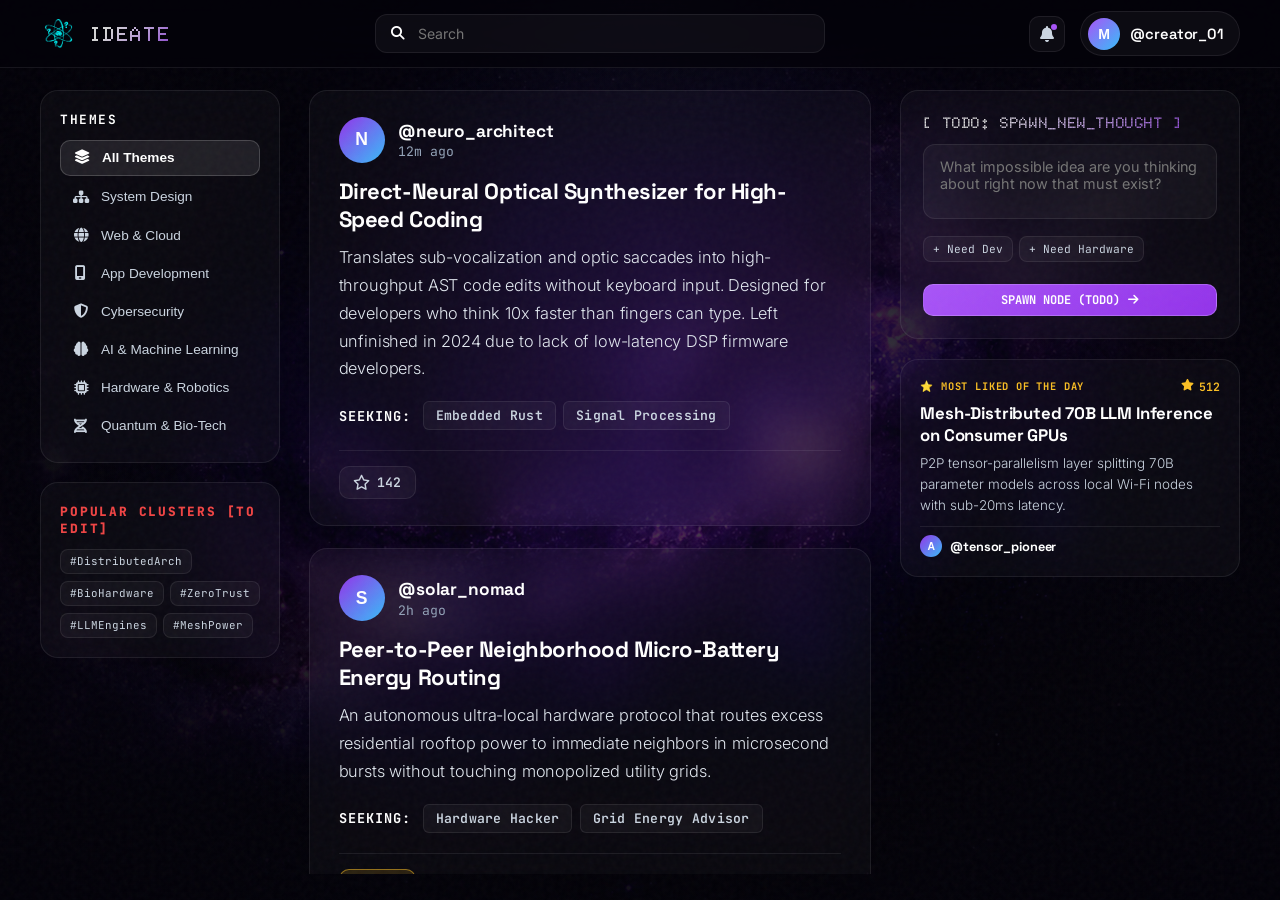
==== html/home.html @ 7266cfac "Initial release: Ideate - The Neural Innovation & Thought Collaboration Platform" ====
<!DOCTYPE html>
<html lang="en">
<head>
	<meta charset="UTF-8">
	<meta name="viewport" content="width=device-width, initial-scale=1.0, maximum-scale=1.0, user-scalable=no">
	<title>IDEATE // NEURAL THOUGHT STREAM</title>
	<link rel="shortcut icon" href="../assets/img/logo.png" type="image/x-icon">

	<!-- Google Fonts: Doto, JetBrains Mono, Outfit, Plus Jakarta Sans, Space Grotesk, Syne -->
	<link rel="preconnect" href="https://fonts.googleapis.com">
	<link rel="preconnect" href="https://fonts.gstatic.com" crossorigin>
	<link href="https://fonts.googleapis.com/css2?family=Doto:wght@100..900&family=Inter:wght@300;400;500;600;700&family=JetBrains+Mono:wght@300;400;500;600&family=Space+Grotesk:wght@400;500;600;700&display=swap" rel="stylesheet">

	<!-- Font Awesome Icons -->
	<link rel='stylesheet' href='https://cdnjs.cloudflare.com/ajax/libs/font-awesome/6.4.0/css/all.min.css'>
	<link rel="stylesheet" href="../css/theme.css">
	<link rel="stylesheet" href="../css/style.css">
	<link rel="stylesheet" href="../css/app_home.css">
</head>
<body>
	<!-- Cinematic Page Transition Curtain -->
	<div class="page-transition-curtain" id="pageTransitionCurtain"></div>

	<!-- Analog film grain texture & lens vignette -->
	<div class="noise-overlay"></div>
	<div class="cinematic-vignette"></div>

	<!-- Cosmic Nebula Background Layer matching Main Hero Screen -->
	<div class="app-cosmic-bg">
		<img src="../assets/img/background.png" alt="Cosmic Nebula Void" class="app-nebula-plane" draggable="false" />
		<div class="app-cyber-grid"></div>
		<div class="app-radial-shadow"></div>
		<div class="app-core-glow"></div>
	</div>

	<!-- Top Application Navigation Bar -->
	<header class="app-nav-bar">
		<a href="../html/home.html" class="app-brand">
			<img src="../assets/img/logo.png" alt="Ideate Logo" class="app-logo" />
			<span class="app-brand-title">IDEATE</span>
		</a>

		<!-- Clean Search Bar -->
		<div class="app-search-wrap">
			<i class="fas fa-search search-ico"></i>
			<input type="text" class="app-search-input" placeholder="Search" />
		</div>

		<!-- Notifications & Profile -->
		<div class="app-nav-actions">
			<a href="#" class="nav-icon-btn" title="Notifications">
				<i class="fas fa-bell"></i>
				<span class="icon-badge-dot"></span>
			</a>
			<a href="profile.html" class="user-profile-pill" title="View Profile">
				<div class="user-avatar-hex">M</div>
				<span class="user-handle">@creator_01</span>
			</a>
		</div>
	</header>

	<!-- Main 3-Column Cyber Layout -->
	<main class="app-layout-container">
		
		<!-- Left Sidebar: Formal Themes & Popular Clusters -->
		<aside class="app-sidebar">
			<div class="sidebar-glass-panel">
				<div class="sidebar-title">THEMES</div>
				<ul class="sidebar-nav-list" id="themeNavList">
					<li>
						<a href="#" class="sidebar-nav-link active" data-theme="all">
							<i class="fas fa-layer-group"></i>
							<span>All Themes</span>
						</a>
					</li>
					<li>
						<a href="#" class="sidebar-nav-link" data-theme="system-design">
							<i class="fas fa-sitemap"></i>
							<span>System Design</span>
						</a>
					</li>
					<li>
						<a href="#" class="sidebar-nav-link" data-theme="web-cloud">
							<i class="fas fa-globe"></i>
							<span>Web & Cloud</span>
						</a>
					</li>
					<li>
						<a href="#" class="sidebar-nav-link" data-theme="mobile-apps">
							<i class="fas fa-mobile-screen"></i>
							<span>App Development</span>
						</a>
					</li>
					<li>
						<a href="#" class="sidebar-nav-link" data-theme="cybersecurity">
							<i class="fas fa-shield-halved"></i>
							<span>Cybersecurity</span>
						</a>
					</li>
					<li>
						<a href="#" class="sidebar-nav-link" data-theme="ai-ml">
							<i class="fas fa-brain"></i>
							<span>AI & Machine Learning</span>
						</a>
					</li>
					<li>
						<a href="#" class="sidebar-nav-link" data-theme="hardware-robotics">
							<i class="fas fa-microchip"></i>
							<span>Hardware & Robotics</span>
						</a>
					</li>
					<li>
						<a href="#" class="sidebar-nav-link" data-theme="quantum-bio">
							<i class="fas fa-dna"></i>
							<span>Quantum & Bio-Tech</span>
						</a>
					</li>
				</ul>
			</div>

			<!-- Popular Clusters (To Edit) -->
			<div class="sidebar-glass-panel">
				<div class="sidebar-title" style="color: #ef4444; font-weight: 800; letter-spacing: 0.14em;">
					POPULAR CLUSTERS [TO EDIT]
				</div>
				<div class="cluster-tags-wrap">
					<a href="#" class="cluster-tag">#DistributedArch</a>
					<a href="#" class="cluster-tag">#BioHardware</a>
					<a href="#" class="cluster-tag">#ZeroTrust</a>
					<a href="#" class="cluster-tag">#LLMEngines</a>
					<a href="#" class="cluster-tag">#MeshPower</a>
				</div>
			</div>
		</aside>

		<!-- Center Column: Direct Instagram-Style Idea Post Stream -->
		<section class="app-feed-column" id="ideaFeedContainer">

			<!-- Feed Post 1: Neural Coding Synthesizer -->
			<article class="idea-card" data-theme="quantum-bio" 
				data-title="Direct-Neural Optical Synthesizer for High-Speed Coding"
				data-author="@neuro_architect"
				data-avatar="N"
				data-time="12m ago"
				data-desc="Translates sub-vocalization and optic saccades into high-throughput AST code edits without keyboard input. Designed for developers who think 10x faster than fingers can type. Left unfinished in 2024 due to lack of low-latency DSP firmware developers."
				data-seeking="Embedded Rust Developer, Signal Processing Specialist"
				data-tags="Rust, DSP Firmware, WebAssembly, Optical AST">
				
				<div class="idea-card-header">
					<div class="creator-meta">
						<div class="creator-avatar">N</div>
						<div class="creator-info">
							<span class="creator-name">@neuro_architect</span>
							<span class="idea-timestamp">12m ago</span>
						</div>
					</div>
				</div>

				<h2 class="idea-title">Direct-Neural Optical Synthesizer for High-Speed Coding</h2>
				<p class="idea-description">
					Translates sub-vocalization and optic saccades into high-throughput AST code edits without keyboard input. Designed for developers who think 10x faster than fingers can type. Left unfinished in 2024 due to lack of low-latency DSP firmware developers.
				</p>

				<div class="seeking-roles">
					<span class="seeking-label">Seeking:</span>
					<span class="role-pill">Embedded Rust</span>
					<span class="role-pill">Signal Processing</span>
				</div>

				<div class="idea-card-footer">
					<button class="star-action-btn" title="Star this project" type="button">
						<i class="far fa-star"></i>
						<span class="star-count">142</span>
					</button>
				</div>
			</article>

			<!-- Feed Post 2: Decentralized Solar Mesh -->
			<article class="idea-card" data-theme="hardware-robotics"
				data-title="Peer-to-Peer Neighborhood Micro-Battery Energy Routing"
				data-author="@solar_nomad"
				data-avatar="S"
				data-time="2h ago"
				data-desc="An autonomous ultra-local hardware protocol that routes excess residential rooftop power to immediate neighbors in microsecond bursts without touching monopolized utility grids."
				data-seeking="Smart Meter Hardware Hacker, Legal Grid Advisor"
				data-tags="Micro-Grids, Embedded C++, Energy Routing, ESP32">
				
				<div class="idea-card-header">
					<div class="creator-meta">
						<div class="creator-avatar">S</div>
						<div class="creator-info">
							<span class="creator-name">@solar_nomad</span>
							<span class="idea-timestamp">2h ago</span>
						</div>
					</div>
				</div>

				<h2 class="idea-title">Peer-to-Peer Neighborhood Micro-Battery Energy Routing</h2>
				<p class="idea-description">
					An autonomous ultra-local hardware protocol that routes excess residential rooftop power to immediate neighbors in microsecond bursts without touching monopolized utility grids.
				</p>

				<div class="seeking-roles">
					<span class="seeking-label">Seeking:</span>
					<span class="role-pill">Hardware Hacker</span>
					<span class="role-pill">Grid Energy Advisor</span>
				</div>

				<div class="idea-card-footer">
					<button class="star-action-btn active" title="Star this project" type="button">
						<i class="fas fa-star"></i>
						<span class="star-count">289</span>
					</button>
				</div>
			</article>

			<!-- Feed Post 3: Zero-Knowledge Real-Time Canvas -->
			<article class="idea-card" data-theme="cybersecurity"
				data-title="Zero-Knowledge Encrypted Real-Time Collaborative Canvas"
				data-author="@crypto_cipher"
				data-avatar="K"
				data-time="4h ago"
				data-desc="A peer-to-peer infinite canvas for whiteboard system design where nodes never share plain-text geometry or text with central relay servers. Powered by client-side zk-SNARK state verification."
				data-seeking="WebRTC Mesh Specialist, Cryptographic Engineer"
				data-tags="zk-SNARKs, WebRTC, P2P CRDTs, Rust WebAssembly">
				
				<div class="idea-card-header">
					<div class="creator-meta">
						<div class="creator-avatar">K</div>
						<div class="creator-info">
							<span class="creator-name">@crypto_cipher</span>
							<span class="idea-timestamp">4h ago</span>
						</div>
					</div>
				</div>

				<h2 class="idea-title">Zero-Knowledge Encrypted Real-Time Collaborative Canvas</h2>
				<p class="idea-description">
					A peer-to-peer infinite canvas for whiteboard system design where nodes never share plain-text geometry or text with central relay servers. Powered by client-side zk-SNARK state verification.
				</p>

				<div class="seeking-roles">
					<span class="seeking-label">Seeking:</span>
					<span class="role-pill">WebRTC Specialist</span>
					<span class="role-pill">Cryptographic Engineer</span>
				</div>

				<div class="idea-card-footer">
					<button class="star-action-btn" title="Star this project" type="button">
						<i class="far fa-star"></i>
						<span class="star-count">318</span>
					</button>
				</div>
			</article>

			<!-- Feed Post 4: Local Distributed LLM Engine -->
			<article class="idea-card" data-theme="ai-ml"
				data-title="Mesh-Distributed 70B LLM Inference on Consumer GPUs"
				data-author="@tensor_pioneer"
				data-avatar="A"
				data-time="6h ago"
				data-desc="P2P tensor-parallelism layer splitting 70B parameter models across local Wi-Fi nodes (Mac mini, gaming rig, laptops) with zero cloud dependencies and sub-20ms inter-token latency."
				data-seeking="CUDA/Metal Kernel Optimizer, Low-Latency Networking Engineer"
				data-tags="CUDA, Apple Metal, PyTorch P2P, Distributed Tensor">
				
				<div class="idea-card-header">
					<div class="creator-meta">
						<div class="creator-avatar">A</div>
						<div class="creator-info">
							<span class="creator-name">@tensor_pioneer</span>
							<span class="idea-timestamp">6h ago</span>
						</div>
					</div>
				</div>

				<h2 class="idea-title">Mesh-Distributed 70B LLM Inference on Consumer GPUs</h2>
				<p class="idea-description">
					P2P tensor-parallelism layer splitting 70B parameter models across local Wi-Fi nodes (Mac mini, gaming rig, laptops) with zero cloud dependencies and sub-20ms inter-token latency.
				</p>

				<div class="seeking-roles">
					<span class="seeking-label">Seeking:</span>
					<span class="role-pill">CUDA / Metal Optimizer</span>
					<span class="role-pill">Network Engineer</span>
				</div>

				<div class="idea-card-footer">
					<button class="star-action-btn" title="Star this project" type="button">
						<i class="far fa-star"></i>
						<span class="star-count">512</span>
					</button>
				</div>
			</article>

		</section>

		<!-- Right Column: Spawn New Thought (Shifted Here as TODO) & Spotlight -->
		<aside class="app-telemetry-column">
			
			<!-- Fast Ideation Spawner (Shifted to Right & Marked as TODO) -->
			<div class="ideation-spawner-card" id="spawn">
				<div class="spawner-header">
					<span class="spawner-title">[ TODO: SPAWN_NEW_THOUGHT ]</span>
				</div>
				<div class="spawner-input-wrap">
					<textarea id="spawnerTextarea" placeholder="What impossible idea are you thinking about right now that must exist?"></textarea>
				</div>
				<div class="spawner-actions">
					<div class="spawner-tag-shortcuts">
						<button class="tag-btn-chip">+ Need Dev</button>
						<button class="tag-btn-chip">+ Need Hardware</button>
					</div>
					<button class="collaborate-btn" style="width: 100%; justify-content: center; margin-top: 0.6rem;">
						<span>SPAWN NODE (TODO)</span>
						<i class="fas fa-arrow-right"></i>
					</button>
				</div>
			</div>

			<!-- Most Liked of the Day Spotlight -->
			<div class="telemetry-card spotlight-card"
				data-title="Mesh-Distributed 70B LLM Inference on Consumer GPUs"
				data-author="@tensor_pioneer"
				data-avatar="A"
				data-time="Today // 512 Stars"
				data-desc="P2P tensor-parallelism layer splitting 70B parameter models across local Wi-Fi nodes (Mac mini, gaming rig, laptops) with zero cloud dependencies and sub-20ms inter-token latency."
				data-seeking="CUDA/Metal Kernel Optimizer, Low-Latency Networking Engineer"
				data-tags="CUDA, Apple Metal, PyTorch P2P, Distributed Tensor">
				
				<div class="spotlight-badge-row">
					<span class="spotlight-badge">⭐ MOST LIKED OF THE DAY</span>
					<span class="spotlight-star-count"><i class="fas fa-star"></i> 512</span>
				</div>
				<h3 class="spotlight-title">Mesh-Distributed 70B LLM Inference on Consumer GPUs</h3>
				<p class="spotlight-desc">
					P2P tensor-parallelism layer splitting 70B parameter models across local Wi-Fi nodes with sub-20ms latency.
				</p>
				<div class="spotlight-author-meta">
					<div class="creator-avatar" style="width: 22px; height: 22px; font-size: 0.65rem;">A</div>
					<span class="creator-name" style="font-size: 0.8rem;">@tensor_pioneer</span>
				</div>
			</div>

		</aside>

	</main>

	<!-- Full Project Inspection Modal (Displays whole project when post is clicked) -->
	<div class="project-modal-backdrop" id="projectModal">
		<div class="project-modal-sheet">
			<button class="modal-close-btn" id="modalCloseBtn" title="Close modal"><i class="fas fa-xmark"></i></button>
			
			<div class="modal-author-row">
				<div class="creator-avatar" id="modalAvatar">N</div>
				<div class="creator-info">
					<span class="creator-name" id="modalAuthor">@neuro_architect</span>
					<span class="idea-timestamp" id="modalTime">12m ago</span>
				</div>
			</div>

			<h1 class="modal-title" id="modalTitle">Direct-Neural Optical Synthesizer for High-Speed Coding</h1>
			<p class="modal-description" id="modalDesc">Translates sub-vocalization and optic saccades into high-throughput AST code edits without keyboard input.</p>

			<div class="modal-section-block">
				<h4 class="modal-section-heading">ARCHITECTURAL DOMAIN & STACK</h4>
				<div class="modal-tags-wrap" id="modalTags">
					<span class="role-pill">Rust</span>
					<span class="role-pill">DSP Firmware</span>
					<span class="role-pill">WebAssembly</span>
				</div>
			</div>

			<div class="modal-section-block">
				<h4 class="modal-section-heading">OPEN COLLABORATIONS & MISSING TALENT</h4>
				<div class="seeking-roles" id="modalSeeking">
					<span class="seeking-label">Seeking:</span>
					<span class="role-pill">Embedded Rust</span>
					<span class="role-pill">Signal Processing</span>
				</div>
			</div>

			<div class="modal-footer-bar">
				<button class="star-action-btn" id="modalStarBtn" type="button">
					<i class="far fa-star"></i>
					<span class="star-count">142</span> Stars
				</button>
				<button class="modal-action-primary" id="modalSubmitContribution">
					<i class="fas fa-code-merge"></i>
					<span>Join Project</span>
				</button>
			</div>
		</div>
	</div>

	<script src="../js/app_home.js"></script>
</body>
</html>
---- css/theme.css ----
/* ==========================================================================
   IDEATE — Master Theme & Shared Design System (css/theme.css)
   Consolidated Design Tokens, Atmospheric Layers, Typography & Glassmorphism
   ========================================================================== */

:root {
	/* Typography Families */
	--font-primary: 'Outfit', -apple-system, BlinkMacSystemFont, 'Segoe UI', Roboto, sans-serif;
	--font-display: 'Syne', sans-serif;
	--font-mono: 'JetBrains Mono', monospace;
	--font-body: 'Plus Jakarta Sans', sans-serif;
	--font-doto: 'Doto', sans-serif;
	--font-grotesk: 'Space Grotesk', sans-serif;

	/* Water Glass Liquid Atmospheric Palette (Transparent, Pristine Liquid Glass) */
	--bg-deep: #04020a;
	--bg-dark: #080414;
	--bg-card: rgba(255, 255, 255, 0.03);
	--bg-card-hover: rgba(255, 255, 255, 0.06);
	--bg-input: rgba(255, 255, 255, 0.04);
	--bg-surface: rgba(255, 255, 255, 0.03);
	--bg-surface-elevated: rgba(255, 255, 255, 0.06);
	--bg-nav: rgba(4, 2, 10, 0.65);

	/* Water Crystal Hairline Borders (Crisp Clean Glass) */
	--border-subtle: rgba(255, 255, 255, 0.08);
	--border-hover: rgba(255, 255, 255, 0.2);
	--border-glass: rgba(255, 255, 255, 0.08);
	--border-glass-light: rgba(255, 255, 255, 0.16);

	/* Refined Violet & Cosmic Accents */
	--color-accent-violet: #a855f7;
	--color-accent-light: #d8b4fe;
	--color-violet-core: #9333ea;
	--color-violet-deep: #7e22ce;
	
	/* Semantic Colors */
	--color-amber: #fbbf24;
	--color-emerald: #10b981;
	--color-cyan-spark: #38bdf8;
	--color-danger: #ef4444;

	/* Typography Colors */
	--color-text-main: #f8fafc;
	--color-text-primary: #f8fafc;
	--color-text-secondary: #cbd5e1;
	--color-text-muted: #cbd5e1;
	--color-text-dim: #94a3b8;

	/* Clean Neutral Elevation Shadows (No Colored Glowing Shadows) */
	--shadow-elevation-sm: 0 4px 12px rgba(0, 0, 0, 0.35);
	--shadow-elevation-md: 0 8px 24px rgba(0, 0, 0, 0.5);
	--shadow-elevation-lg: 0 20px 45px rgba(0, 0, 0, 0.65);
	--shadow-elevation-xl: 0 25px 65px -10px rgba(0, 0, 0, 0.85);

	/* Signature Ideate Gradient */
	--gradient-ideate: linear-gradient(135deg, #ffffff 25%, #d8b4fe 65%, #a855f7 100%);
	--gradient-violet-btn: linear-gradient(135deg, #a855f7 0%, #9333ea 100%);
	--gradient-violet-btn-hover: linear-gradient(135deg, #c084fc 0%, #a855f7 100%);
}

/* ==========================================================================
   Global Reset & Base Defaults
   ========================================================================== */

*, *::before, *::after {
	box-sizing: border-box;
	margin: 0;
	padding: 0;
}

html, body {
	width: 100%;
	min-height: 100%;
	background-color: var(--bg-deep);
	color: var(--color-text-main);
	font-family: var(--font-primary);
	-webkit-font-smoothing: antialiased;
	-moz-osx-font-smoothing: grayscale;
}

/* Custom Scrollbar */
::-webkit-scrollbar {
	width: 6px;
	height: 6px;
}

::-webkit-scrollbar-track {
	background: var(--bg-deep);
}

::-webkit-scrollbar-thumb {
	background: rgba(168, 85, 247, 0.3);
	border-radius: 3px;
}

::-webkit-scrollbar-thumb:hover {
	background: rgba(168, 85, 247, 0.6);
}

/* ==========================================================================
   Shared Cinematic & Atmospheric Overlays
   ========================================================================== */

/* Subtle Analog Film Noise */
.noise-overlay {
	position: fixed;
	inset: 0;
	pointer-events: none;
	z-index: 99;
	opacity: 0.035;
	background-image: url("data:image/svg+xml,%3Csvg viewBox='0 0 200 200' xmlns='http://www.w3.org/2000/svg'%3E%3Cfilter id='noiseFilter'%3E%3CfeTurbulence type='fractalNoise' baseFrequency='0.8' numOctaves='3' stitchTiles='stitch'/%3E%3C/filter%3E%3Crect width='100%25' height='100%25' filter='url(%23noiseFilter)'/%3E%3C/svg%3E");
}

/* Cinematic Lens Vignette */
.cinematic-vignette {
	position: fixed;
	inset: 0;
	pointer-events: none;
	z-index: 10;
	background: radial-gradient(ellipse at center, transparent 45%, rgba(2, 1, 8, 0.75) 85%, rgba(2, 1, 8, 0.98) 100%);
}

/* Page Transition Curtain */
.page-transition-curtain {
	position: fixed;
	inset: 0;
	background: radial-gradient(circle at center, #0f0724 0%, #020108 100%);
	z-index: 9999;
	pointer-events: none;
	opacity: 1;
	transform: scale(1);
	transition: opacity 0.5s cubic-bezier(0.4, 0, 0.2, 1), transform 0.5s cubic-bezier(0.4, 0, 0.2, 1);
}

.page-transition-curtain.loaded {
	opacity: 0;
	transform: scale(1.04);
}

.page-transition-curtain.exiting {
	opacity: 1;
	transform: scale(1);
	pointer-events: auto;
}

/* ==========================================================================
   Cosmic Nebula Atmospheric Background Layer System
   ========================================================================== */

.cosmic-bg,
.app-cosmic-bg,
.auth-cosmic-bg,
.profile-cosmic-bg {
	position: fixed;
	inset: 0;
	pointer-events: none;
	z-index: 0;
	overflow: hidden;
}

.nebula-plane,
.app-nebula-plane,
.auth-nebula-plane,
.profile-nebula-plane {
	position: absolute;
	top: -5%;
	left: -5%;
	width: 110%;
	height: 110%;
	object-fit: cover;
	opacity: 0.48;
	mix-blend-mode: screen;
	filter: contrast(1.2) saturate(1.25) brightness(0.82);
}

.cyber-grid,
.app-cyber-grid,
.auth-cyber-grid,
.profile-cyber-grid {
	position: absolute;
	inset: 0;
	opacity: 0.05;
	background-image: 
		linear-gradient(to right, rgba(168, 85, 247, 0.3) 1px, transparent 1px),
		linear-gradient(to bottom, rgba(168, 85, 247, 0.3) 1px, transparent 1px);
	background-size: 32px 32px;
}

.radial-shadow,
.app-radial-shadow,
.auth-radial-shadow,
.profile-radial-shadow {
	position: absolute;
	inset: 0;
	background: radial-gradient(
		circle at center,
		rgba(4, 2, 10, 0.3) 0%,
		rgba(4, 2, 10, 0.82) 65%,
		rgba(4, 2, 10, 0.98) 100%
	);
}

.core-glow,
.app-core-glow,
.auth-core-glow,
.profile-core-glow {
	position: absolute;
	top: 20%;
	left: 50%;
	transform: translate(-50%, -20%);
	width: min(90vw, 800px);
	height: min(90vw, 600px);
	border-radius: 50%;
	background: radial-gradient(
		circle,
		rgba(147, 51, 234, 0.18) 0%,
		rgba(88, 28, 135, 0.08) 45%,
		transparent 70%
	);
	filter: blur(80px);
}

/* ==========================================================================
   Shared Branding & Header Components
   ========================================================================== */

.brand-link,
.app-brand,
.profile-brand {
	display: flex;
	align-items: center;
	gap: 0.85rem;
	text-decoration: none;
}

.brand-logo,
.app-logo,
.profile-logo {
	width: auto;
	height: 32px;
	max-width: 36px;
	object-fit: contain;
	aspect-ratio: auto;
}

.brand-name,
.app-brand-title,
.profile-brand-title {
	font-family: var(--font-doto);
	font-size: 1.25rem;
	font-weight: 900;
	letter-spacing: 0.08em;
	background: var(--gradient-ideate);
	-webkit-background-clip: text;
	background-clip: text;
	-webkit-text-fill-color: transparent;
}

/* ==========================================================================
   Shared Typography & Heading Helpers
   ========================================================================== */

.doto-heading {
	font-family: var(--font-doto);
	font-weight: 900;
	letter-spacing: 0.05em;
	background: var(--gradient-ideate);
	-webkit-background-clip: text;
	background-clip: text;
	-webkit-text-fill-color: transparent;
	display: inline-block;
	text-transform: uppercase;
}

.title-gradient {
	background: var(--gradient-ideate);
	-webkit-background-clip: text;
	background-clip: text;
	-webkit-text-fill-color: transparent;
	display: inline-block;
}

/* ==========================================================================
   Shared Glassmorphism Panels & Cards
   ========================================================================== */

.glass-panel,
.glass-card {
	background: var(--bg-card);
	backdrop-filter: blur(20px);
	-webkit-backdrop-filter: blur(20px);
	border: 1px solid var(--border-subtle);
	border-radius: 18px;
	box-shadow: var(--shadow-elevation-md);
	transition: all 0.25s ease;
}

.glass-panel:hover,
.glass-card:hover {
	background: var(--bg-card-hover);
	border-color: var(--border-hover);
}
---- css/style.css ----
@import url('theme.css');

/* ==========================================================================
   Global App Layout Container Helpers
   ========================================================================== */

.main {
  position: relative;
  width: 100%;
  min-height: 100dvh;
  display: flex;
  flex-direction: column;
}
---- css/app_home.css ----
/* ==========================================================================
   Ideate - App Home Stream Styles (app_home.css)
   ========================================================================== */

@import url('theme.css');

:root {
	--font-heading: 'Space Grotesk', -apple-system, BlinkMacSystemFont, 'Segoe UI', Roboto, sans-serif;
	--font-body: 'Inter', -apple-system, BlinkMacSystemFont, 'Segoe UI', Roboto, sans-serif;
}

/* ==========================================================================
   Top Application Navigation Bar (Violet Glass)
   ========================================================================== */

.app-nav-bar {
	position: sticky;
	top: 0;
	width: 100%;
	height: 68px;
	background: var(--bg-nav);
	backdrop-filter: blur(20px);
	-webkit-backdrop-filter: blur(20px);
	border-bottom: 1px solid var(--border-subtle);
	display: flex;
	align-items: center;
	justify-content: space-between;
	padding: 0 2.5rem;
	z-index: 100;
}

.app-brand {
	display: flex;
	align-items: center;
	gap: 0.85rem;
	text-decoration: none;
}


/* Omni Search Bar */
.app-search-wrap {
	flex: 0 1 450px;
	position: relative;
	margin: 0 1.5rem;
}

.app-search-input {
	width: 100%;
	padding: 0.62rem 3rem 0.62rem 2.6rem;
	background: var(--bg-input);
	border: 1px solid var(--border-subtle);
	border-radius: 12px;
	color: #ffffff;
	font-family: var(--font-body);
	font-size: 0.88rem;
	outline: none;
	transition: all 0.2s ease;
}

.app-search-input:focus {
	border-color: rgba(255, 255, 255, 0.25);
	background: rgba(255, 255, 255, 0.06);
}

.search-ico {
	position: absolute;
	left: 0.95rem;
	top: 50%;
	transform: translateY(-50%);
	color: #ffffff;
	font-size: 0.85rem;
	pointer-events: none;
}

.search-kbd {
	position: absolute;
	right: 0.75rem;
	top: 50%;
	transform: translateY(-50%);
	font-family: var(--font-mono);
	font-size: 0.65rem;
	padding: 0.15rem 0.4rem;
	border-radius: 4px;
	background: rgba(255, 255, 255, 0.06);
	border: 1px solid var(--border-subtle);
	color: var(--color-text-dim);
}

/* User & Action Bar */
.app-nav-actions {
	display: flex;
	align-items: center;
	gap: 0.9rem;
}

.btn-spawn-idea {
	display: inline-flex;
	align-items: center;
	gap: 0.55rem;
	padding: 0.55rem 1.25rem;
	border-radius: 10px;
	background: linear-gradient(135deg, #a855f7 0%, #9333ea 100%);
	border: 1px solid rgba(216, 180, 254, 0.35);
	color: #ffffff;
	font-family: var(--font-doto);
	font-size: 0.8rem;
	font-weight: 800;
	letter-spacing: 0.04em;
	text-decoration: none;
	cursor: pointer;
	transition: all 0.2s ease;
}

.btn-spawn-idea:hover {
	background: linear-gradient(135deg, #c084fc 0%, #a855f7 100%);
	transform: translateY(-1px);
}

.nav-icon-btn {
	width: 36px;
	height: 36px;
	border-radius: 10px;
	background: rgba(255, 255, 255, 0.04);
	border: 1px solid var(--border-subtle);
	color: var(--color-text-muted);
	display: flex;
	align-items: center;
	justify-content: center;
	cursor: pointer;
	text-decoration: none;
	position: relative;
	transition: all 0.2s ease;
}

.nav-icon-btn:hover {
	color: #ffffff;
	border-color: var(--border-hover);
	background: rgba(255, 255, 255, 0.09);
}

.icon-badge-dot {
	position: absolute;
	top: 7px;
	right: 7px;
	width: 6px;
	height: 6px;
	border-radius: 50%;
	background: var(--color-accent-violet);
}

.user-profile-pill {
	display: flex;
	align-items: center;
	gap: 0.65rem;
	padding: 0.35rem 0.95rem 0.35rem 0.45rem;
	background: rgba(255, 255, 255, 0.04);
	border: 1px solid var(--border-subtle);
	border-radius: 24px;
	text-decoration: none;
	color: #ffffff;
	transition: all 0.2s ease;
}

.user-profile-pill:hover {
	border-color: var(--border-hover);
	background: rgba(255, 255, 255, 0.09);
}

.user-avatar-hex {
	width: 32px;
	height: 32px;
	border-radius: 50%;
	background: linear-gradient(135deg, #a855f7, #38bdf8);
	color: #ffffff;
	display: flex;
	align-items: center;
	justify-content: center;
	font-weight: 700;
	font-size: 0.88rem;
}

.user-handle {
	font-family: var(--font-heading);
	font-size: 0.92rem;
	font-weight: 600;
	color: #ffffff;
	letter-spacing: -0.01em;
}

/* ==========================================================================
   Main App Layout Grid (Instagram-Style Center Stream with Fixed Sidebars)
   ========================================================================== */

.app-layout-container {
	position: relative;
	z-index: 10;
	max-width: 1440px;
	margin: 0 auto;
	height: calc(100vh - 72px);
	max-height: calc(100vh - 72px);
	overflow: hidden;
	padding: 1.4rem 2.5rem 1.4rem;
	display: grid;
	grid-template-columns: 240px 1fr 340px;
	gap: 1.8rem;
	align-items: start;
}

/* ==========================================================================
   Left Navigation Sidebar (Fixed & Smooth)
   ========================================================================== */

.app-sidebar {
	display: flex;
	flex-direction: column;
	gap: 1.2rem;
	height: 100%;
	overflow-y: auto;
	scrollbar-width: none;
	-ms-overflow-style: none;
	padding-bottom: 2rem;
}

.app-sidebar::-webkit-scrollbar {
	display: none;
	width: 0;
}

.sidebar-glass-panel {
	background: var(--bg-card);
	backdrop-filter: blur(20px);
	-webkit-backdrop-filter: blur(20px);
	border: 1px solid var(--border-subtle);
	border-radius: 18px;
	padding: 1.2rem;
}

.sidebar-title {
	font-family: var(--font-mono);
	font-size: 0.8rem;
	font-weight: 700;
	letter-spacing: 0.12em;
	color: #ffffff;
	margin-bottom: 0.75rem;
	text-transform: uppercase;
}

.sidebar-nav-list {
	list-style: none;
	display: flex;
	flex-direction: column;
	gap: 0.25rem;
}

.sidebar-nav-link {
	display: flex;
	align-items: center;
	gap: 0.75rem;
	padding: 0.6rem 0.8rem;
	border-radius: 10px;
	color: var(--color-text-muted);
	text-decoration: none;
	font-size: 0.85rem;
	font-weight: 500;
	transition: all 0.2s ease;
}

.sidebar-nav-link i {
	font-size: 0.9rem;
	width: 16px;
	text-align: center;
}

.sidebar-nav-link:hover {
	color: #ffffff;
	background: rgba(255, 255, 255, 0.06);
}

.sidebar-nav-link.active {
	color: #ffffff;
	background: rgba(255, 255, 255, 0.09);
	border: 1px solid rgba(255, 255, 255, 0.18);
	font-weight: 600;
}

.nav-count-badge {
	margin-left: auto;
	font-family: var(--font-mono);
	font-size: 0.72rem;
	font-weight: 600;
	padding: 0.15rem 0.45rem;
	border-radius: 6px;
	background: rgba(255, 255, 255, 0.08);
	color: #ffffff;
}

/* Cluster Tag Cloud */
.cluster-tags-wrap {
	display: flex;
	flex-wrap: wrap;
	gap: 0.4rem;
}

.cluster-tag {
	font-family: var(--font-mono);
	font-size: 0.68rem;
	padding: 0.3rem 0.55rem;
	border-radius: 8px;
	background: rgba(255, 255, 255, 0.04);
	border: 1px solid var(--border-subtle);
	color: var(--color-text-muted);
	text-decoration: none;
	transition: all 0.2s ease;
}

.cluster-tag:hover {
	border-color: var(--border-hover);
	color: #ffffff;
	background: rgba(255, 255, 255, 0.09);
}

/* ==========================================================================
   Center Feed: Instagram-Style Scroll Stream without Scrollbars
   ========================================================================== */

.app-feed-column {
	display: flex;
	flex-direction: column;
	gap: 1.4rem;
	height: 100%;
	overflow-y: auto;
	scrollbar-width: none;
	-ms-overflow-style: none;
	padding-bottom: 5rem;
	scroll-behavior: smooth;
	position: relative;
	overscroll-behavior-y: contain;
}

.app-feed-column::-webkit-scrollbar {
	display: none;
	width: 0;
	height: 0;
}

/* Floating Native Gesture Pull-to-Refresh Spinner (Hidden by default, reveals only on drag threshold) */
.feed-pull-spinner {
	position: absolute;
	top: 0.8rem;
	left: 50%;
	transform: translateX(-50%) translateY(-50px) scale(0.75);
	width: 38px;
	height: 38px;
	border-radius: 50%;
	background: rgba(10, 10, 18, 0.9);
	border: 1px solid rgba(255, 255, 255, 0.15);
	color: #ffffff;
	display: flex;
	align-items: center;
	justify-content: center;
	font-size: 0.95rem;
	box-shadow: 0 8px 24px rgba(0, 0, 0, 0.6);
	opacity: 0;
	pointer-events: none;
	z-index: 50;
	transition: transform 0.25s cubic-bezier(0.16, 1, 0.3, 1), opacity 0.2s ease;
}

.feed-pull-spinner.visible {
	opacity: 1;
	transform: translateX(-50%) translateY(0) scale(1);
}

.feed-pull-spinner.refreshing i {
	animation: spinRefresh 0.75s linear infinite;
	color: #ffffff;
}

@keyframes spinRefresh {
	from { transform: rotate(0deg); }
	to { transform: rotate(360deg); }
}

/* Fast Ideation Spawner Box */
.ideation-spawner-card {
	background: var(--bg-card);
	backdrop-filter: blur(20px);
	-webkit-backdrop-filter: blur(20px);
	border: 1px solid var(--border-subtle);
	border-radius: 18px;
	padding: 1.4rem;
	position: relative;
}

.spawner-header {
	display: flex;
	align-items: center;
	justify-content: space-between;
	margin-bottom: 0.75rem;
}

.spawner-title {
	font-family: var(--font-doto);
	font-size: 0.95rem;
	font-weight: 800;
	letter-spacing: 0.04em;
	background: linear-gradient(135deg, #ffffff 25%, #d8b4fe 65%, #a855f7 100%);
	-webkit-background-clip: text;
	-webkit-text-fill-color: transparent;
}

.spawner-input-wrap textarea {
	width: 100%;
	background: var(--bg-input);
	border: 1px solid var(--border-subtle);
	border-radius: 12px;
	padding: 0.85rem 1rem;
	color: #ffffff;
	font-family: var(--font-body);
	font-size: 0.9rem;
	resize: none;
	height: 75px;
	outline: none;
	transition: all 0.2s ease;
}

.spawner-input-wrap textarea:focus {
	border-color: rgba(255, 255, 255, 0.25);
	background: rgba(255, 255, 255, 0.07);
}

.spawner-actions {
	display: flex;
	align-items: center;
	justify-content: space-between;
	margin-top: 0.85rem;
	flex-wrap: wrap;
	gap: 0.75rem;
}

.spawner-tag-shortcuts {
	display: flex;
	gap: 0.4rem;
}

.tag-btn-chip {
	font-family: var(--font-mono);
	font-size: 0.7rem;
	padding: 0.3rem 0.55rem;
	border-radius: 8px;
	background: rgba(255, 255, 255, 0.04);
	border: 1px solid var(--border-subtle);
	color: var(--color-text-muted);
	cursor: pointer;
	transition: all 0.2s ease;
}

.tag-btn-chip:hover {
	color: #ffffff;
	border-color: var(--border-hover);
	background: rgba(255, 255, 255, 0.09);
}

/* ==========================================================================
   Idea Stream Cards (Minimalistic, High-Legibility Typography & Spacing)
   ========================================================================== */

.idea-card {
	background: var(--bg-card);
	backdrop-filter: blur(20px);
	-webkit-backdrop-filter: blur(20px);
	border: 1px solid var(--border-subtle);
	border-radius: 18px;
	padding: 1.6rem 1.8rem;
	transition: all 0.25s cubic-bezier(0.16, 1, 0.3, 1);
	position: relative;
	cursor: pointer;
}

.idea-card:hover {
	border-color: var(--border-hover);
	background: var(--bg-card-hover);
	transform: translateY(-2px);
}

.idea-card-header {
	display: flex;
	align-items: center;
	justify-content: space-between;
	margin-bottom: 0.85rem;
}

.creator-meta {
	display: flex;
	align-items: center;
	gap: 0.85rem;
}

.creator-avatar {
	width: 46px;
	height: 46px;
	border-radius: 50%;
	background: linear-gradient(135deg, #9333ea, #38bdf8);
	display: flex;
	align-items: center;
	justify-content: center;
	font-weight: 700;
	font-size: 1.1rem;
	color: #ffffff;
	flex-shrink: 0;
}

.creator-info {
	display: flex;
	flex-direction: column;
	gap: 0.12rem;
}

.creator-name {
	font-family: var(--font-heading);
	font-size: 1.08rem;
	font-weight: 700;
	color: #ffffff;
	letter-spacing: -0.01em;
}

.idea-timestamp {
	font-family: var(--font-mono);
	font-size: 0.82rem;
	color: var(--color-text-dim);
}

/* High-Legibility Space Grotesk Headlines */
.idea-title {
	font-family: var(--font-heading);
	font-size: 1.38rem;
	font-weight: 700;
	color: #ffffff;
	margin-bottom: 0.65rem;
	line-height: 1.3;
	letter-spacing: -0.02em;
	-webkit-font-smoothing: antialiased;
}

/* Inter Body Typography */
.idea-description {
	font-family: var(--font-body);
	font-size: 1.02rem;
	line-height: 1.7;
	color: #e2e8f0;
	font-weight: 300;
	margin-bottom: 1.15rem;
	letter-spacing: -0.01em;
	-webkit-font-smoothing: antialiased;
}

/* Sleek Minimal Seeking Roles Line */
.seeking-roles {
	display: flex;
	align-items: center;
	flex-wrap: wrap;
	gap: 0.45rem;
	margin-bottom: 1.25rem;
}

.seeking-label {
	font-family: var(--font-mono);
	font-size: 0.85rem;
	font-weight: 700;
	letter-spacing: 0.08em;
	color: #ffffff;
	margin-right: 0.25rem;
	text-transform: uppercase;
}

.role-pill {
	font-family: var(--font-mono);
	font-size: 0.82rem;
	font-weight: 600;
	padding: 0.3rem 0.75rem;
	border-radius: 6px;
	background: rgba(255, 255, 255, 0.04);
	border: 1px solid rgba(255, 255, 255, 0.08);
	color: #cbd5e1;
	letter-spacing: 0.02em;
	transition: all 0.2s ease;
}

.idea-card:hover .role-pill {
	border-color: rgba(255, 255, 255, 0.18);
	color: #f1f5f9;
}

/* Idea Card Footer & Star System */
.idea-card-footer {
	display: flex;
	align-items: center;
	justify-content: space-between;
	border-top: 1px solid var(--border-subtle);
	padding-top: 0.95rem;
}

.star-action-btn {
	display: inline-flex;
	align-items: center;
	gap: 0.45rem;
	padding: 0.45rem 0.85rem;
	border-radius: 10px;
	background: rgba(255, 255, 255, 0.04);
	border: 1px solid var(--border-subtle);
	color: var(--color-text-muted);
	font-family: var(--font-mono);
	font-size: 0.82rem;
	font-weight: 600;
	cursor: pointer;
	transition: all 0.2s cubic-bezier(0.16, 1, 0.3, 1);
}

.star-action-btn i {
	font-size: 0.95rem;
	transition: transform 0.2s ease, color 0.2s ease;
}

.star-action-btn:hover {
	color: #fbbf24;
	border-color: rgba(251, 191, 36, 0.4);
	background: rgba(251, 191, 36, 0.08);
}

.star-action-btn.active {
	color: #fbbf24;
	border-color: rgba(251, 191, 36, 0.5);
	background: rgba(251, 191, 36, 0.14);
}

.star-action-btn.active i {
	transform: scale(1.15);
	color: #fbbf24;
}

/* ==========================================================================
   Right Telemetry & Spotlight Panel (Fixed & Smooth)
   ========================================================================== */

.app-telemetry-column {
	display: flex;
	flex-direction: column;
	gap: 1.2rem;
	height: 100%;
	overflow-y: auto;
	scrollbar-width: none;
	-ms-overflow-style: none;
	padding-bottom: 2rem;
}

.app-telemetry-column::-webkit-scrollbar {
	display: none;
	width: 0;
}

.telemetry-card {
	background: var(--bg-card);
	backdrop-filter: blur(20px);
	-webkit-backdrop-filter: blur(20px);
	border: 1px solid var(--border-subtle);
	border-radius: 18px;
	padding: 1.2rem;
}

.telemetry-header {
	display: flex;
	align-items: center;
	justify-content: space-between;
	margin-bottom: 0.9rem;
}

.telemetry-title {
	font-family: var(--font-mono);
	font-size: 0.8rem;
	font-weight: 700;
	letter-spacing: 0.12em;
	color: #ffffff;
	text-transform: uppercase;
}

.pulse-stats-grid {
	display: grid;
	grid-template-columns: 1fr 1fr;
	gap: 0.75rem;
}

.stat-metric-box {
	background: rgba(255, 255, 255, 0.03);
	border: 1px solid var(--border-subtle);
	border-radius: 12px;
	padding: 0.75rem;
	display: flex;
	flex-direction: column;
}

.stat-number {
	font-family: var(--font-doto);
	font-size: 1.4rem;
	font-weight: 900;
	background: linear-gradient(135deg, #ffffff 25%, #d8b4fe 65%, #a855f7 100%);
	-webkit-background-clip: text;
	-webkit-text-fill-color: transparent;
}

.stat-label {
	font-family: var(--font-mono);
	font-size: 0.65rem;
	color: var(--color-text-dim);
	margin-top: 0.2rem;
	text-transform: uppercase;
}

/* Spotlight Most Liked of the Day Card */
.spotlight-card {
	background: rgba(255, 255, 255, 0.03);
	border: 1px solid var(--border-subtle);
	cursor: pointer;
	transition: all 0.25s cubic-bezier(0.16, 1, 0.3, 1);
}

.spotlight-card:hover {
	border-color: var(--border-hover);
	background: rgba(255, 255, 255, 0.06);
	transform: translateY(-2px);
}

.spotlight-badge-row {
	display: flex;
	align-items: center;
	justify-content: space-between;
	margin-bottom: 0.6rem;
}

.spotlight-badge {
	display: inline-block;
	font-family: var(--font-mono);
	font-size: 0.65rem;
	font-weight: 700;
	letter-spacing: 0.08em;
	color: var(--color-amber);
}

.spotlight-star-count {
	font-family: var(--font-mono);
	font-size: 0.72rem;
	font-weight: 600;
	color: var(--color-amber);
	display: flex;
	align-items: center;
	gap: 0.3rem;
}

.spotlight-title {
	font-family: var(--font-heading);
	font-size: 1.05rem;
	font-weight: 700;
	color: #ffffff;
	margin-bottom: 0.4rem;
	line-height: 1.3;
	letter-spacing: -0.01em;
}

.spotlight-desc {
	font-family: var(--font-body);
	font-size: 0.84rem;
	line-height: 1.55;
	color: var(--color-text-muted);
	font-weight: 300;
	margin-bottom: 0.4rem;
}

.spotlight-author-meta {
	display: flex;
	align-items: center;
	gap: 0.5rem;
	margin-top: 0.65rem;
	padding-top: 0.5rem;
	border-top: 1px solid var(--border-subtle);
}

.collaborate-btn {
	display: flex;
	align-items: center;
	gap: 0.45rem;
	padding: 0.45rem 0.95rem;
	border-radius: 10px;
	background: linear-gradient(135deg, #a855f7 0%, #9333ea 100%);
	border: 1px solid rgba(216, 180, 254, 0.35);
	color: #ffffff;
	font-family: var(--font-mono);
	font-size: 0.75rem;
	font-weight: 700;
	cursor: pointer;
	transition: all 0.2s ease;
}

.collaborate-btn:hover {
	background: linear-gradient(135deg, #c084fc 0%, #a855f7 100%);
}

/* ==========================================================================
   Project Details Modal (Display Full Project upon Card Click)
   ========================================================================== */

.project-modal-backdrop {
	position: fixed;
	inset: 0;
	background: rgba(3, 1, 8, 0.88);
	backdrop-filter: blur(14px);
	-webkit-backdrop-filter: blur(14px);
	z-index: 1000;
	display: flex;
	align-items: center;
	justify-content: center;
	padding: 1.5rem;
	opacity: 0;
	pointer-events: none;
	transition: opacity 0.25s cubic-bezier(0.16, 1, 0.3, 1);
}

.project-modal-backdrop.active {
	opacity: 1;
	pointer-events: auto;
}

.project-modal-sheet {
	background: rgba(10, 10, 18, 0.88);
	backdrop-filter: blur(28px);
	-webkit-backdrop-filter: blur(28px);
	border: 1px solid rgba(255, 255, 255, 0.12);
	border-radius: 22px;
	box-shadow: 0 25px 60px rgba(0, 0, 0, 0.85);
	max-width: 660px;
	width: 100%;
	max-height: 88vh;
	overflow-y: auto;
	padding: 2.2rem;
	position: relative;
	transform: scale(0.94);
	transition: transform 0.25s cubic-bezier(0.16, 1, 0.3, 1);
	scrollbar-width: none;
}

.project-modal-sheet::-webkit-scrollbar {
	display: none;
}

.project-modal-backdrop.active .project-modal-sheet {
	transform: scale(1);
}

.modal-close-btn {
	position: absolute;
	top: 1.25rem;
	right: 1.25rem;
	width: 34px;
	height: 34px;
	border-radius: 50%;
	background: rgba(255, 255, 255, 0.06);
	border: 1px solid var(--border-subtle);
	color: #ffffff;
	display: flex;
	align-items: center;
	justify-content: center;
	cursor: pointer;
	transition: all 0.2s ease;
}

.modal-close-btn:hover {
	background: rgba(255, 255, 255, 0.15);
	transform: rotate(90deg);
}

.modal-author-row {
	display: flex;
	align-items: center;
	gap: 0.75rem;
	margin-bottom: 1rem;
}

.modal-title {
	font-family: var(--font-heading);
	font-size: 1.6rem;
	font-weight: 700;
	line-height: 1.25;
	color: #ffffff;
	margin-bottom: 0.85rem;
	letter-spacing: -0.02em;
}

.modal-description {
	font-family: var(--font-body);
	font-size: 1.05rem;
	line-height: 1.75;
	color: #e2e8f0;
	font-weight: 300;
	letter-spacing: -0.01em;
	margin-bottom: 1.5rem;
}

.modal-section-block {
	margin-bottom: 1.3rem;
	padding-top: 1rem;
	border-top: 1px solid var(--border-subtle);
}

.modal-section-heading {
	font-family: var(--font-mono);
	font-size: 0.84rem;
	font-weight: 700;
	letter-spacing: 0.1em;
	color: #ffffff;
	margin-bottom: 0.65rem;
	text-transform: uppercase;
}

.modal-tags-wrap {
	display: flex;
	flex-wrap: wrap;
	gap: 0.5rem;
}

.modal-footer-bar {
	display: flex;
	align-items: center;
	justify-content: space-between;
	padding-top: 1.4rem;
	border-top: 1px solid var(--border-subtle);
	margin-top: 1.5rem;
}

.modal-action-primary {
	display: inline-flex;
	align-items: center;
	gap: 0.6rem;
	padding: 0.65rem 1.4rem;
	border-radius: 12px;
	background: linear-gradient(135deg, #a855f7 0%, #9333ea 100%);
	border: 1px solid rgba(216, 180, 254, 0.35);
	color: #ffffff;
	font-family: var(--font-mono);
	font-size: 0.82rem;
	font-weight: 700;
	cursor: pointer;
	transition: all 0.2s ease;
}

.modal-action-primary:hover {
	background: linear-gradient(135deg, #c084fc 0%, #a855f7 100%);
	transform: translateY(-1px);
}

/* ==========================================================================
   Responsive Breakpoints
   ========================================================================== */

@media (max-width: 1200px) {
	.app-layout-container {
		grid-template-columns: 200px 1fr;
	}
	.app-telemetry-column {
		display: none;
	}
}

@media (max-width: 860px) {
	.app-layout-container {
		grid-template-columns: 1fr;
		padding: 1.25rem 1rem 3rem;
		height: auto;
		max-height: none;
		overflow: visible;
	}
	.app-feed-column {
		height: auto;
		overflow-y: visible;
	}
	.app-sidebar {
		display: none;
	}
	.app-search-wrap {
		display: none;
	}
	.app-nav-bar {
		padding: 0 1.25rem;
	}
}
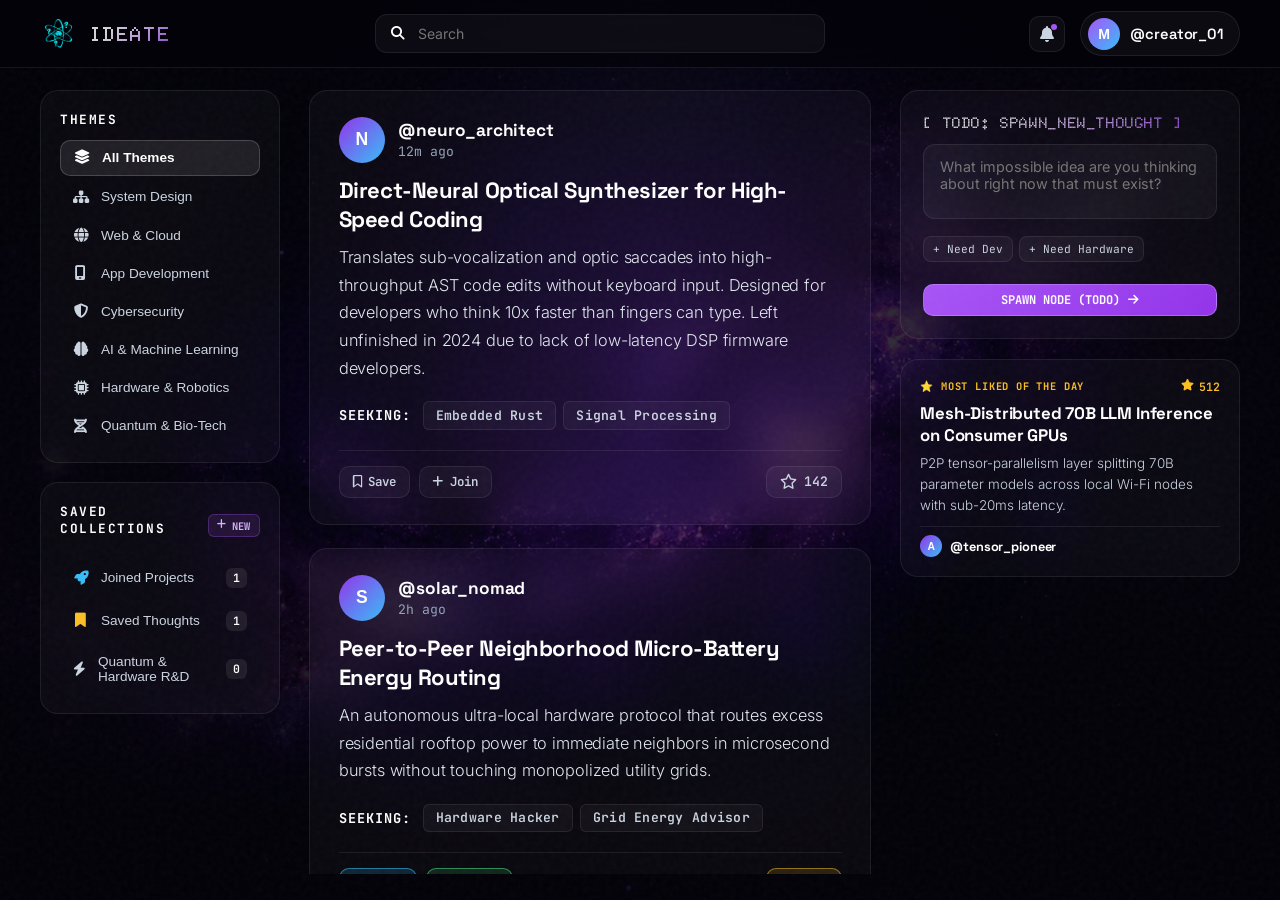
==== commit 26faadf9: "feat: enhance UI/UX, add agent configs, shofer workflows, and project docs" ====
--- a/html/home.html
+++ b/html/home.html
@@ -118,18 +118,34 @@
 				</ul>
 			</div>
 
-			<!-- Popular Clusters (To Edit) -->
-			<div class="sidebar-glass-panel">
-				<div class="sidebar-title" style="color: #ef4444; font-weight: 800; letter-spacing: 0.14em;">
-					POPULAR CLUSTERS [TO EDIT]
-				</div>
-				<div class="cluster-tags-wrap">
-					<a href="#" class="cluster-tag">#DistributedArch</a>
-					<a href="#" class="cluster-tag">#BioHardware</a>
-					<a href="#" class="cluster-tag">#ZeroTrust</a>
-					<a href="#" class="cluster-tag">#LLMEngines</a>
-					<a href="#" class="cluster-tag">#MeshPower</a>
-				</div>
+			<!-- Left Sidebar Panel 2: Saved Collections -->
+			<div class="sidebar-glass-panel collections-panel">
+				<div class="sidebar-title-row">
+					<div class="sidebar-title">SAVED COLLECTIONS</div>
+					<button class="btn-add-collection-chip" id="btnOpenAddCollectionModal" title="Create New Collection" type="button">
+						<i class="fas fa-plus"></i>
+						<span>NEW</span>
+					</button>
+				</div>
+				<ul class="sidebar-nav-list" id="collectionNavList">
+					<!-- 1. Pinned Primary: Joined Projects -->
+					<li>
+						<a href="#" class="sidebar-nav-link collection-link" data-collection="joined" id="collectionJoinedLink">
+							<i class="fas fa-rocket"></i>
+							<span>Joined Projects</span>
+							<span class="nav-count-badge" id="badgeJoinedCount">1</span>
+						</a>
+					</li>
+					<!-- 2. Default Saved Ideas Collection -->
+					<li>
+						<a href="#" class="sidebar-nav-link collection-link" data-collection="saved" id="collectionSavedLink">
+							<i class="fas fa-bookmark"></i>
+							<span>Saved Thoughts</span>
+							<span class="nav-count-badge" id="badgeSavedCount">1</span>
+						</a>
+					</li>
+					<!-- Custom user collections rendered dynamically here -->
+				</ul>
 			</div>
 		</aside>
 
@@ -137,7 +153,7 @@
 		<section class="app-feed-column" id="ideaFeedContainer">
 
 			<!-- Feed Post 1: Neural Coding Synthesizer -->
-			<article class="idea-card" data-theme="quantum-bio" 
+			<article class="idea-card" id="idea-neural-coding" data-id="idea-neural-coding" data-theme="quantum-bio" 
 				data-title="Direct-Neural Optical Synthesizer for High-Speed Coding"
 				data-author="@neuro_architect"
 				data-avatar="N"
@@ -168,15 +184,27 @@
 				</div>
 
 				<div class="idea-card-footer">
-					<button class="star-action-btn" title="Star this project" type="button">
-						<i class="far fa-star"></i>
-						<span class="star-count">142</span>
-					</button>
+					<div class="card-footer-left">
+						<button class="save-action-btn" title="Save to Collections" type="button" data-id="idea-neural-coding">
+							<i class="far fa-bookmark"></i>
+							<span class="save-btn-label">Save</span>
+						</button>
+						<button class="join-action-btn" title="Join this project" type="button" data-id="idea-neural-coding">
+							<i class="fas fa-plus"></i>
+							<span class="join-btn-label">Join</span>
+						</button>
+					</div>
+					<div class="card-footer-right">
+						<button class="star-action-btn" title="Star this project" type="button">
+							<i class="far fa-star"></i>
+							<span class="star-count">142</span>
+						</button>
+					</div>
 				</div>
 			</article>
 
 			<!-- Feed Post 2: Decentralized Solar Mesh -->
-			<article class="idea-card" data-theme="hardware-robotics"
+			<article class="idea-card" id="idea-solar-mesh" data-id="idea-solar-mesh" data-theme="hardware-robotics"
 				data-title="Peer-to-Peer Neighborhood Micro-Battery Energy Routing"
 				data-author="@solar_nomad"
 				data-avatar="S"
@@ -207,15 +235,27 @@
 				</div>
 
 				<div class="idea-card-footer">
-					<button class="star-action-btn active" title="Star this project" type="button">
-						<i class="fas fa-star"></i>
-						<span class="star-count">289</span>
-					</button>
+					<div class="card-footer-left">
+						<button class="save-action-btn active" title="Save to Collections" type="button" data-id="idea-solar-mesh">
+							<i class="fas fa-bookmark"></i>
+							<span class="save-btn-label">Saved</span>
+						</button>
+						<button class="join-action-btn active" title="Joined Project" type="button" data-id="idea-solar-mesh">
+							<i class="fas fa-check"></i>
+							<span class="join-btn-label">Joined</span>
+						</button>
+					</div>
+					<div class="card-footer-right">
+						<button class="star-action-btn active" title="Star this project" type="button">
+							<i class="fas fa-star"></i>
+							<span class="star-count">289</span>
+						</button>
+					</div>
 				</div>
 			</article>
 
 			<!-- Feed Post 3: Zero-Knowledge Real-Time Canvas -->
-			<article class="idea-card" data-theme="cybersecurity"
+			<article class="idea-card" id="idea-zk-canvas" data-id="idea-zk-canvas" data-theme="cybersecurity"
 				data-title="Zero-Knowledge Encrypted Real-Time Collaborative Canvas"
 				data-author="@crypto_cipher"
 				data-avatar="K"
@@ -246,15 +286,27 @@
 				</div>
 
 				<div class="idea-card-footer">
-					<button class="star-action-btn" title="Star this project" type="button">
-						<i class="far fa-star"></i>
-						<span class="star-count">318</span>
-					</button>
+					<div class="card-footer-left">
+						<button class="save-action-btn" title="Save to Collections" type="button" data-id="idea-zk-canvas">
+							<i class="far fa-bookmark"></i>
+							<span class="save-btn-label">Save</span>
+						</button>
+						<button class="join-action-btn" title="Join this project" type="button" data-id="idea-zk-canvas">
+							<i class="fas fa-plus"></i>
+							<span class="join-btn-label">Join</span>
+						</button>
+					</div>
+					<div class="card-footer-right">
+						<button class="star-action-btn" title="Star this project" type="button">
+							<i class="far fa-star"></i>
+							<span class="star-count">318</span>
+						</button>
+					</div>
 				</div>
 			</article>
 
 			<!-- Feed Post 4: Local Distributed LLM Engine -->
-			<article class="idea-card" data-theme="ai-ml"
+			<article class="idea-card" id="idea-distributed-llm" data-id="idea-distributed-llm" data-theme="ai-ml"
 				data-title="Mesh-Distributed 70B LLM Inference on Consumer GPUs"
 				data-author="@tensor_pioneer"
 				data-avatar="A"
@@ -285,10 +337,22 @@
 				</div>
 
 				<div class="idea-card-footer">
-					<button class="star-action-btn" title="Star this project" type="button">
-						<i class="far fa-star"></i>
-						<span class="star-count">512</span>
-					</button>
+					<div class="card-footer-left">
+						<button class="save-action-btn" title="Save to Collections" type="button" data-id="idea-distributed-llm">
+							<i class="far fa-bookmark"></i>
+							<span class="save-btn-label">Save</span>
+						</button>
+						<button class="join-action-btn" title="Join this project" type="button" data-id="idea-distributed-llm">
+							<i class="fas fa-plus"></i>
+							<span class="join-btn-label">Join</span>
+						</button>
+					</div>
+					<div class="card-footer-right">
+						<button class="star-action-btn" title="Star this project" type="button">
+							<i class="far fa-star"></i>
+							<span class="star-count">512</span>
+						</button>
+					</div>
 				</div>
 			</article>
 
@@ -319,6 +383,7 @@
 
 			<!-- Most Liked of the Day Spotlight -->
 			<div class="telemetry-card spotlight-card"
+				data-id="idea-distributed-llm"
 				data-title="Mesh-Distributed 70B LLM Inference on Consumer GPUs"
 				data-author="@tensor_pioneer"
 				data-avatar="A"
@@ -348,7 +413,14 @@
 	<!-- Full Project Inspection Modal (Displays whole project when post is clicked) -->
 	<div class="project-modal-backdrop" id="projectModal">
 		<div class="project-modal-sheet">
-			<button class="modal-close-btn" id="modalCloseBtn" title="Close modal"><i class="fas fa-xmark"></i></button>
+			<!-- Top Actions Bar: Save Button & Close Button -->
+			<div class="modal-top-actions">
+				<button class="modal-top-save-btn" id="modalSaveBtn" title="Save to Collection" type="button">
+					<i class="far fa-bookmark"></i>
+					<span id="modalSaveBtnText">Save</span>
+				</button>
+				<button class="modal-close-btn" id="modalCloseBtn" title="Close modal"><i class="fas fa-xmark"></i></button>
+			</div>
 			
 			<div class="modal-author-row">
 				<div class="creator-avatar" id="modalAvatar">N</div>
@@ -384,14 +456,56 @@
 					<i class="far fa-star"></i>
 					<span class="star-count">142</span> Stars
 				</button>
-				<button class="modal-action-primary" id="modalSubmitContribution">
-					<i class="fas fa-code-merge"></i>
-					<span>Join Project</span>
-				</button>
+				<div class="modal-footer-right-actions">
+					<button class="modal-action-primary" id="modalJoinBtn" type="button">
+						<i class="fas fa-rocket"></i>
+						<span id="modalJoinBtnText">Join Project</span>
+					</button>
+				</div>
 			</div>
 		</div>
 	</div>
 
+	<!-- Create New Collection Dialog Modal -->
+	<div class="project-modal-backdrop" id="collectionModal">
+		<div class="project-modal-sheet collection-modal-sheet">
+			<div class="modal-top-actions">
+				<button class="modal-close-btn" id="collectionModalCloseBtn" title="Close"><i class="fas fa-xmark"></i></button>
+			</div>
+			
+			<h3 class="collection-modal-title">Create New Collection</h3>
+			<p class="collection-modal-subtitle">Organize ideas and blueprints into a custom collection.</p>
+			
+			<form id="createCollectionForm" class="collection-modal-form">
+				<div class="collection-form-field">
+					<label for="collectionNameInput">Collection Name</label>
+					<input type="text" id="collectionNameInput" class="app-modal-input" placeholder="e.g. Neural AST, Quantum Hardware, Seed Ideas" required maxlength="30" autocomplete="off" />
+				</div>
+
+				<div class="collection-form-field">
+					<label>Collection Icon</label>
+					<div class="icon-picker-grid" id="collectionIconPicker">
+						<button type="button" class="icon-choice-btn active" data-icon="fa-folder"><i class="fas fa-folder"></i></button>
+						<button type="button" class="icon-choice-btn" data-icon="fa-bolt"><i class="fas fa-bolt"></i></button>
+						<button type="button" class="icon-choice-btn" data-icon="fa-lightbulb"><i class="fas fa-lightbulb"></i></button>
+						<button type="button" class="icon-choice-btn" data-icon="fa-microchip"><i class="fas fa-microchip"></i></button>
+						<button type="button" class="icon-choice-btn" data-icon="fa-dna"><i class="fas fa-dna"></i></button>
+						<button type="button" class="icon-choice-btn" data-icon="fa-shield-halved"><i class="fas fa-shield-halved"></i></button>
+						<button type="button" class="icon-choice-btn" data-icon="fa-code"><i class="fas fa-code"></i></button>
+						<button type="button" class="icon-choice-btn" data-icon="fa-star"><i class="fas fa-star"></i></button>
+					</div>
+				</div>
+
+				<div class="collection-modal-btn-row">
+					<button type="button" class="btn-cancel-glass" id="collectionModalCancelBtn">Cancel</button>
+					<button type="submit" class="modal-action-primary">
+						<i class="fas fa-plus"></i>
+						<span>Create Collection</span>
+					</button>
+				</div>
+			</form>
+		</div>
+	</div>
 	<script src="../js/app_home.js"></script>
 </body>
 </html>
--- a/css/app_home.css
+++ b/css/app_home.css
@@ -294,29 +294,48 @@
 	color: #ffffff;
 }
 
-/* Cluster Tag Cloud */
-.cluster-tags-wrap {
-	display: flex;
-	flex-wrap: wrap;
-	gap: 0.4rem;
-}
-
-.cluster-tag {
-	font-family: var(--font-mono);
-	font-size: 0.68rem;
-	padding: 0.3rem 0.55rem;
-	border-radius: 8px;
-	background: rgba(255, 255, 255, 0.04);
-	border: 1px solid var(--border-subtle);
-	color: var(--color-text-muted);
-	text-decoration: none;
-	transition: all 0.2s ease;
-}
-
-.cluster-tag:hover {
-	border-color: var(--border-hover);
-	color: #ffffff;
-	background: rgba(255, 255, 255, 0.09);
+/* Saved Collections Panel & Dynamic Collection List */
+.sidebar-title-row {
+	display: flex;
+	align-items: center;
+	justify-content: space-between;
+	margin-bottom: 0.6rem;
+}
+
+.btn-add-collection-chip {
+	display: inline-flex;
+	align-items: center;
+	gap: 0.35rem;
+	padding: 0.22rem 0.55rem;
+	border-radius: 6px;
+	background: rgba(168, 85, 247, 0.12);
+	border: 1px solid rgba(168, 85, 247, 0.3);
+	color: #d8b4fe;
+	font-family: var(--font-mono);
+	font-size: 0.65rem;
+	font-weight: 700;
+	cursor: pointer;
+	transition: all 0.2s ease;
+}
+
+.btn-add-collection-chip:hover {
+	background: rgba(168, 85, 247, 0.22);
+	border-color: rgba(192, 132, 252, 0.5);
+	color: #ffffff;
+	transform: scale(1.04);
+}
+
+.sidebar-nav-link.collection-link[data-collection="joined"] i {
+	color: #38bdf8;
+}
+
+.sidebar-nav-link.collection-link[data-collection="saved"] i {
+	color: #fbbf24;
+}
+
+.sidebar-nav-link.collection-link.active {
+	background: rgba(255, 255, 255, 0.12);
+	border-color: rgba(255, 255, 255, 0.25);
 }
 
 /* ==========================================================================
@@ -472,15 +491,152 @@
 	border: 1px solid var(--border-subtle);
 	border-radius: 18px;
 	padding: 1.6rem 1.8rem;
-	transition: all 0.25s cubic-bezier(0.16, 1, 0.3, 1);
+	transition: transform 0.25s cubic-bezier(0.16, 1, 0.3, 1), background 0.25s ease, border-color 0.25s ease;
 	position: relative;
 	cursor: pointer;
+	will-change: transform, opacity, filter;
 }
 
 .idea-card:hover {
 	border-color: var(--border-hover);
 	background: var(--bg-card-hover);
 	transform: translateY(-2px);
+}
+
+/* Theme Switching Animation Hooks */
+.idea-card.card-enter-anim {
+	animation: cardThemeEnter 0.42s cubic-bezier(0.16, 1, 0.3, 1) both;
+	animation-delay: calc(var(--stagger-index, 0) * 55ms);
+}
+
+.idea-card.card-exit-anim {
+	animation: cardThemeExit 0.14s cubic-bezier(0.4, 0, 1, 1) forwards;
+	pointer-events: none;
+}
+
+@keyframes cardThemeEnter {
+	0% {
+		opacity: 0;
+		transform: translateY(24px) scale(0.96);
+		filter: blur(6px);
+	}
+	60% {
+		filter: blur(0px);
+	}
+	100% {
+		opacity: 1;
+		transform: translateY(0) scale(1);
+		filter: blur(0px);
+	}
+}
+
+@keyframes cardThemeExit {
+	0% {
+		opacity: 1;
+		transform: translateY(0) scale(1);
+		filter: blur(0px);
+	}
+	100% {
+		opacity: 0;
+		transform: translateY(-10px) scale(0.97);
+		filter: blur(3px);
+	}
+}
+
+/* Feed Empty State Component */
+.feed-empty-state {
+	display: flex;
+	flex-direction: column;
+	align-items: center;
+	justify-content: center;
+	text-align: center;
+	padding: 3.5rem 2rem;
+	background: var(--bg-card);
+	backdrop-filter: blur(20px);
+	-webkit-backdrop-filter: blur(20px);
+	border: 1px dashed rgba(255, 255, 255, 0.14);
+	border-radius: 20px;
+	position: relative;
+	overflow: hidden;
+	margin: 1rem 0;
+}
+
+.empty-state-glow {
+	position: absolute;
+	width: 240px;
+	height: 240px;
+	border-radius: 50%;
+	background: radial-gradient(circle, rgba(168, 85, 247, 0.16) 0%, rgba(56, 189, 248, 0.06) 50%, transparent 70%);
+	top: 50%;
+	left: 50%;
+	transform: translate(-50%, -50%);
+	pointer-events: none;
+	animation: emptyGlowPulse 4s ease-in-out infinite alternate;
+}
+
+@keyframes emptyGlowPulse {
+	0% { transform: translate(-50%, -50%) scale(0.85); opacity: 0.5; }
+	100% { transform: translate(-50%, -50%) scale(1.2); opacity: 0.9; }
+}
+
+.empty-state-icon {
+	width: 60px;
+	height: 60px;
+	border-radius: 16px;
+	background: rgba(255, 255, 255, 0.04);
+	border: 1px solid rgba(255, 255, 255, 0.1);
+	display: flex;
+	align-items: center;
+	justify-content: center;
+	font-size: 1.6rem;
+	color: #c084fc;
+	margin-bottom: 1.2rem;
+	position: relative;
+	z-index: 1;
+	animation: emptyIconFloat 3s ease-in-out infinite alternate;
+}
+
+@keyframes emptyIconFloat {
+	0% { transform: translateY(0px); }
+	100% { transform: translateY(-6px); }
+}
+
+.empty-state-title {
+	font-family: var(--font-heading);
+	font-size: 1.15rem;
+	font-weight: 700;
+	color: #ffffff;
+	margin-bottom: 0.5rem;
+	position: relative;
+	z-index: 1;
+}
+
+.empty-state-desc {
+	font-family: var(--font-body);
+	font-size: 0.88rem;
+	color: var(--color-text-dim);
+	max-width: 380px;
+	line-height: 1.55;
+	margin-bottom: 1.4rem;
+	position: relative;
+	z-index: 1;
+}
+
+.empty-state-btn {
+	position: relative;
+	z-index: 1;
+}
+
+@media (prefers-reduced-motion: reduce) {
+	.idea-card.card-enter-anim,
+	.idea-card.card-exit-anim,
+	.empty-state-icon,
+	.empty-state-glow {
+		animation: none !important;
+		transition: none !important;
+		transform: none !important;
+		filter: none !important;
+	}
 }
 
 .idea-card-header {
@@ -591,7 +747,7 @@
 	color: #f1f5f9;
 }
 
-/* Idea Card Footer & Star System */
+/* Idea Card Footer & Action Buttons */
 .idea-card-footer {
 	display: flex;
 	align-items: center;
@@ -600,11 +756,69 @@
 	padding-top: 0.95rem;
 }
 
+.card-footer-left,
+.card-footer-right {
+	display: flex;
+	align-items: center;
+	gap: 0.55rem;
+}
+
+.save-action-btn,
+.join-action-btn {
+	display: inline-flex;
+	align-items: center;
+	gap: 0.4rem;
+	padding: 0.42rem 0.8rem;
+	border-radius: 10px;
+	background: rgba(255, 255, 255, 0.04);
+	border: 1px solid var(--border-subtle);
+	color: var(--color-text-muted);
+	font-family: var(--font-mono);
+	font-size: 0.78rem;
+	font-weight: 600;
+	cursor: pointer;
+	transition: all 0.2s cubic-bezier(0.16, 1, 0.3, 1);
+}
+
+.save-action-btn:hover {
+	color: #38bdf8;
+	border-color: rgba(56, 189, 248, 0.4);
+	background: rgba(56, 189, 248, 0.08);
+}
+
+.save-action-btn.active {
+	color: #38bdf8;
+	border-color: rgba(56, 189, 248, 0.55);
+	background: rgba(56, 189, 248, 0.16);
+}
+
+.save-action-btn.active i {
+	color: #38bdf8;
+	transform: scale(1.15);
+}
+
+.join-action-btn:hover {
+	color: #c084fc;
+	border-color: rgba(192, 132, 252, 0.4);
+	background: rgba(192, 132, 252, 0.08);
+}
+
+.join-action-btn.active {
+	color: #4ade80;
+	border-color: rgba(74, 222, 128, 0.55);
+	background: rgba(74, 222, 128, 0.14);
+}
+
+.join-action-btn.active i {
+	color: #4ade80;
+	transform: scale(1.1);
+}
+
 .star-action-btn {
 	display: inline-flex;
 	align-items: center;
 	gap: 0.45rem;
-	padding: 0.45rem 0.85rem;
+	padding: 0.42rem 0.8rem;
 	border-radius: 10px;
 	background: rgba(255, 255, 255, 0.04);
 	border: 1px solid var(--border-subtle);
@@ -854,10 +1068,49 @@
 	transform: scale(1);
 }
 
-.modal-close-btn {
+.modal-top-actions {
 	position: absolute;
 	top: 1.25rem;
 	right: 1.25rem;
+	display: flex;
+	align-items: center;
+	gap: 0.65rem;
+	z-index: 10;
+}
+
+.modal-top-save-btn {
+	display: inline-flex;
+	align-items: center;
+	gap: 0.45rem;
+	padding: 0.45rem 0.9rem;
+	border-radius: 10px;
+	background: rgba(255, 255, 255, 0.06);
+	border: 1px solid var(--border-subtle);
+	color: #e2e8f0;
+	font-family: var(--font-mono);
+	font-size: 0.78rem;
+	font-weight: 600;
+	cursor: pointer;
+	transition: all 0.2s cubic-bezier(0.16, 1, 0.3, 1);
+}
+
+.modal-top-save-btn:hover {
+	color: #38bdf8;
+	border-color: rgba(56, 189, 248, 0.4);
+	background: rgba(56, 189, 248, 0.1);
+}
+
+.modal-top-save-btn.active {
+	color: #38bdf8;
+	border-color: rgba(56, 189, 248, 0.55);
+	background: rgba(56, 189, 248, 0.18);
+}
+
+.modal-top-save-btn.active i {
+	transform: scale(1.1);
+}
+
+.modal-close-btn {
 	width: 34px;
 	height: 34px;
 	border-radius: 50%;
@@ -953,6 +1206,134 @@
 .modal-action-primary:hover {
 	background: linear-gradient(135deg, #c084fc 0%, #a855f7 100%);
 	transform: translateY(-1px);
+}
+
+.modal-action-primary.joined {
+	background: linear-gradient(135deg, #22c55e 0%, #16a34a 100%);
+	border-color: rgba(134, 239, 172, 0.4);
+}
+
+/* ==========================================================================
+   Create Collection Modal Dialog
+   ========================================================================== */
+
+.collection-modal-sheet {
+	max-width: 460px;
+	padding: 2.2rem;
+}
+
+.collection-modal-title {
+	font-family: var(--font-heading);
+	font-size: 1.35rem;
+	font-weight: 700;
+	color: #ffffff;
+	margin-bottom: 0.35rem;
+	letter-spacing: -0.01em;
+}
+
+.collection-modal-subtitle {
+	font-family: var(--font-body);
+	font-size: 0.85rem;
+	color: var(--color-text-dim);
+	margin-bottom: 1.5rem;
+}
+
+.collection-modal-form {
+	display: flex;
+	flex-direction: column;
+	gap: 1.25rem;
+}
+
+.collection-form-field {
+	display: flex;
+	flex-direction: column;
+	gap: 0.5rem;
+}
+
+.collection-form-field label {
+	font-family: var(--font-mono);
+	font-size: 0.72rem;
+	font-weight: 700;
+	text-transform: uppercase;
+	color: var(--color-text-muted);
+	letter-spacing: 0.06em;
+}
+
+.app-modal-input {
+	width: 100%;
+	background: var(--bg-input);
+	border: 1px solid var(--border-subtle);
+	border-radius: 12px;
+	padding: 0.75rem 1rem;
+	color: #ffffff;
+	font-family: var(--font-body);
+	font-size: 0.9rem;
+	outline: none;
+	transition: all 0.2s ease;
+}
+
+.app-modal-input:focus {
+	border-color: rgba(168, 85, 247, 0.5);
+	background: rgba(255, 255, 255, 0.07);
+}
+
+.icon-picker-grid {
+	display: grid;
+	grid-template-columns: repeat(4, 1fr);
+	gap: 0.55rem;
+}
+
+.icon-choice-btn {
+	height: 42px;
+	border-radius: 10px;
+	background: rgba(255, 255, 255, 0.04);
+	border: 1px solid var(--border-subtle);
+	color: var(--color-text-muted);
+	font-size: 1.05rem;
+	cursor: pointer;
+	display: flex;
+	align-items: center;
+	justify-content: center;
+	transition: all 0.2s ease;
+}
+
+.icon-choice-btn:hover {
+	color: #ffffff;
+	background: rgba(255, 255, 255, 0.09);
+	border-color: var(--border-hover);
+}
+
+.icon-choice-btn.active {
+	background: rgba(168, 85, 247, 0.2);
+	border-color: #c084fc;
+	color: #c084fc;
+	box-shadow: 0 0 12px rgba(168, 85, 247, 0.3);
+}
+
+.collection-modal-btn-row {
+	display: flex;
+	align-items: center;
+	justify-content: flex-end;
+	gap: 0.75rem;
+	margin-top: 0.5rem;
+}
+
+.btn-cancel-glass {
+	padding: 0.65rem 1.2rem;
+	border-radius: 12px;
+	background: rgba(255, 255, 255, 0.05);
+	border: 1px solid var(--border-subtle);
+	color: var(--color-text-muted);
+	font-family: var(--font-mono);
+	font-size: 0.8rem;
+	font-weight: 600;
+	cursor: pointer;
+	transition: all 0.2s ease;
+}
+
+.btn-cancel-glass:hover {
+	background: rgba(255, 255, 255, 0.1);
+	color: #ffffff;
 }
 
 /* ==========================================================================
